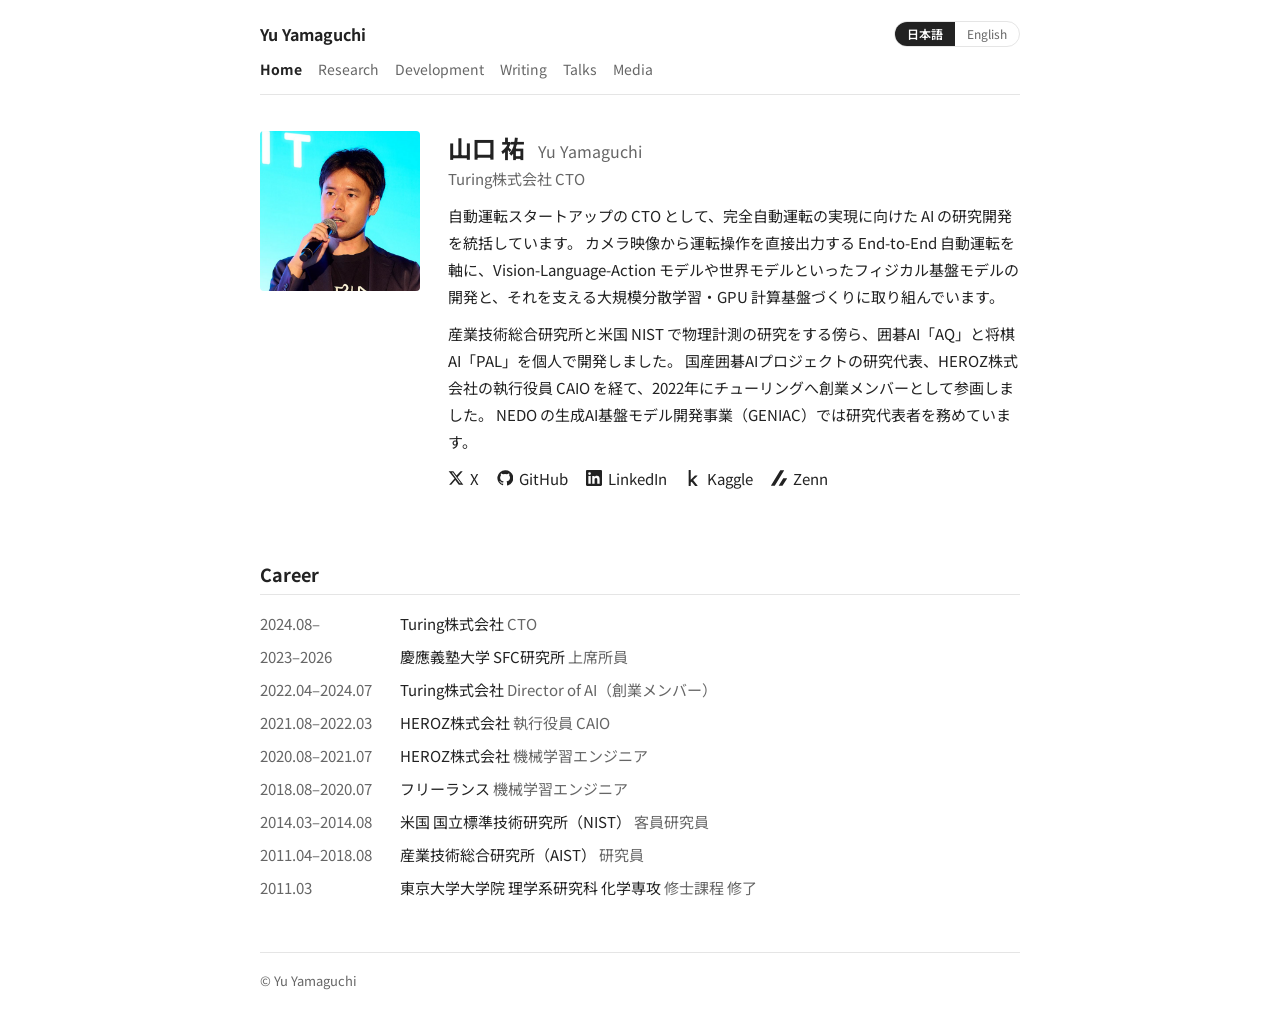
==== index.html @ b76d41b4 "Update site from private source (987f61e)" ====
<!doctype html>
<html lang="ja">
<head>
  <meta charset="utf-8">
  <meta name="viewport" content="width=device-width, initial-scale=1">
  <title>Yu Yamaguchi | 山口 祐</title>
  <meta name="description" content="山口 祐（Yu Yamaguchi）の個人ページ。自動運転AI、基盤モデル、強化学習、ゲームAI。">
  <meta property="og:title" content="Yu Yamaguchi | 山口 祐">
  <meta property="og:image" content="assets/images/web/turing-official/turipo-cto-profile-stage.png">
  <meta name="twitter:card" content="summary">
  <link rel="icon" href="favicon.svg" type="image/svg+xml">
  <link rel="icon" href="favicon-32.png" type="image/png" sizes="32x32">
  <link rel="apple-touch-icon" href="apple-touch-icon.png">
  <link rel="preconnect" href="https://fonts.googleapis.com">
  <link rel="preconnect" href="https://fonts.gstatic.com" crossorigin>
  <link href="https://fonts.googleapis.com/css2?family=Noto+Sans+JP:wght@400;500;700&display=swap" rel="stylesheet">
  <link rel="stylesheet" href="assets/css/style.css?v=">
</head>
<body data-page="index.html">
  <div class="wrap">
    <header class="header" id="site-header"></header>
    <main>
      <section class="intro">
        <img class="photo" src="assets/images/web/turing-official/turipo-cto-profile-stage.png" alt="山口 祐" width="160" height="160">
        <div>
          <h1 data-en="Yu Yamaguchi &lt;span&gt;山口 祐&lt;/span&gt;">山口 祐 <span>Yu Yamaguchi</span></h1>
          <p class="affil" data-en="CTO, Turing Inc.">Turing株式会社 CTO</p>
          <p data-en="As CTO of an autonomous driving startup, I lead AI research and development toward fully autonomous driving. Centered on End-to-End driving, which outputs driving controls directly from camera images, I work on physical foundation models such as Vision-Language-Action models and world models, as well as the large-scale distributed training and GPU infrastructure behind them.">
            自動運転スタートアップの CTO として、完全自動運転の実現に向けた AI の研究開発を統括しています。
            カメラ映像から運転操作を直接出力する End-to-End 自動運転を軸に、Vision-Language-Action モデルや世界モデルといったフィジカル基盤モデルの開発と、それを支える大規模分散学習・GPU 計算基盤づくりに取り組んでいます。
          </p>
          <p data-en="While researching physical measurement at AIST and the U.S. NIST, I independently developed the Go AI “AQ” and the Shogi AI “PAL”. After leading a Japanese Go AI project and serving as Executive Officer and CAIO at HEROZ, Inc., I joined Turing as a founding member in 2022. I serve as principal investigator for NEDO&#x27;s generative AI foundation model program (GENIAC).">
            産業技術総合研究所と米国 NIST で物理計測の研究をする傍ら、囲碁AI「AQ」と将棋AI「PAL」を個人で開発しました。
            国産囲碁AIプロジェクトの研究代表、HEROZ株式会社の執行役員 CAIO を経て、2022年にチューリングへ創業メンバーとして参画しました。
            NEDO の生成AI基盤モデル開発事業（GENIAC）では研究代表者を務めています。
          </p>
          <p class="profile-links" id="profile-links"></p>
        </div>
      </section>

      <section>
        <h2>Career</h2>
        <ul class="list" id="career-list"></ul>
      </section>
    </main>
    <footer class="footer" id="site-footer"></footer>
  </div>
  <script src="assets/js/i18n.js?v=202610161321"></script>
  <script src="assets/js/data.js?v="></script>
  <script src="assets/js/main.js?v="></script>
</body>
</html>
---- assets/css/style.css ----
:root {
  --text: #222;
  --sub: #666;
  --line: #e5e5e5;
  --link: #1a5fb4;
}

* { box-sizing: border-box; }
html { -webkit-text-size-adjust: 100%; }
body {
  margin: 0;
  background: #fff;
  color: var(--text);
  font-family: -apple-system, BlinkMacSystemFont, "Helvetica Neue", "Noto Sans JP", "Hiragino Sans", "Hiragino Kaku Gothic ProN", Meiryo, sans-serif;
  font-size: 15px;
  line-height: 1.8;
}
a { color: var(--link); text-decoration: none; }
a:hover { text-decoration: underline; }

.wrap { max-width: 800px; margin: 0 auto; padding: 0 20px; }

/* header */
.header {
  display: flex; flex-wrap: wrap; align-items: baseline; justify-content: space-between; gap: 4px 24px;
  padding: 20px 0 12px; border-bottom: 1px solid var(--line);
}
.site-name { color: var(--text); font-weight: 700; font-size: 16px; }
.site-name:hover { text-decoration: none; }
.nav { display: flex; flex-wrap: wrap; gap: 4px 16px; font-size: 14px; }
.nav a { color: var(--sub); }
.nav a:hover, .nav a.active { color: var(--text); }
.nav a.active { font-weight: 700; }

/* intro */
.intro { display: flex; gap: 28px; align-items: flex-start; padding: 36px 0 8px; }
.photo { width: 160px; height: 160px; object-fit: cover; border-radius: 4px; flex-shrink: 0; }
h1 { font-size: 24px; font-weight: 700; margin: 0; line-height: 1.4; }
h1 span { font-size: 16px; font-weight: 400; color: var(--sub); margin-left: 8px; }
.affil { margin: 2px 0 12px; color: var(--sub); }
.intro p { margin: 0 0 10px; }
.profile-links { display: flex; flex-wrap: wrap; gap: 6px 18px; margin-top: 14px; }
.profile-links a { display: inline-flex; align-items: center; gap: 6px; color: var(--text); white-space: nowrap; }
.profile-links a:hover { color: var(--link); text-decoration: none; }
.profile-links svg { flex-shrink: 0; }

.page-title { font-size: 24px; margin: 36px 0 4px; }

/* sections */
section { padding-top: 12px; }
h2 {
  font-size: 18px; font-weight: 700; margin: 36px 0 12px; padding-bottom: 4px;
  border-bottom: 1px solid var(--line);
}
h3 { font-size: 15px; font-weight: 700; margin: 24px 0 8px; }
.h-note { font-weight: 400; color: var(--sub); font-size: 13px; margin-left: 8px; }
.note { color: var(--sub); margin: 0 0 8px; }

/* lists: date | content */
.list { list-style: none; margin: 0; padding: 0; }
.list li { display: grid; grid-template-columns: 124px 1fr; gap: 16px; padding: 3px 0; }
.list .date { color: var(--sub); font-variant-numeric: tabular-nums; white-space: nowrap; }
.list .sub { color: var(--sub); }
.list .tag { color: var(--sub); font-size: 13px; }
.list--plain li { display: block; padding: 6px 0; }
.list--plain .desc { color: var(--sub); }
.list--research li { padding: 8px 0; }
.list--repos li { display: block; padding: 6px 0; }
.repo-name { display: inline-flex; align-items: center; gap: 6px; font-weight: 600; font-family: ui-monospace, SFMono-Regular, Menlo, monospace; font-size: 14px; }
.r-title { font-weight: 500; }
.r-desc { font-size: 14px; margin-top: 2px; }
.lead { margin: 0 0 8px; font-size: 16px; }
.bullets { margin: 0; padding-left: 1.3em; }
.bullets li { padding: 3px 0; }
.small { font-size: 13px; }
.topic + .topic { margin-top: 16px; }
.topic h3 { margin: 20px 0 4px; }
.topic p { margin: 0 0 8px; }
.topic b { font-weight: 700; }
.list--pubs li { display: block; padding: 6px 0; }
.list--pubs .title { font-weight: 500; }
.list--pubs .authors { color: var(--sub); font-size: 14px; }
.list--pubs .venue { font-style: italic; }

.footer { margin: 48px 0 0; padding: 16px 0 32px; border-top: 1px solid var(--line); color: var(--sub); font-size: 13px; }

@media (max-width: 600px) {
  body { font-size: 14px; }
  .intro { flex-direction: column; gap: 16px; padding-top: 24px; }
  .photo { width: 120px; height: 120px; }
  .list li { grid-template-columns: 1fr; gap: 0; padding: 6px 0; }
}

.page-photo { margin: 12px 0 8px; }
.page-photo img { display: block; width: 100%; height: 240px; object-fit: cover; border-radius: 4px; }
@media (max-width: 600px) { .page-photo img { height: 170px; } }
.page-photo figcaption { margin-top: 4px; font-size: 12px; color: var(--sub); }
.page-photo--figure img { height: auto; object-fit: contain; border: 1px solid var(--line); background: #fff; }
.page-photo--natural img { width: auto; max-width: 100%; height: 300px; }
.page-photo .credit { margin-top: 2px; font-size: 10px; color: #b0b0b0; text-align: right; }
.page-photo .credit a { color: inherit; }

/* header: 1行目に名前と言語切り替え、2行目にタブ */
.header { display: block; }
.header-top { display: flex; align-items: center; justify-content: space-between; gap: 12px; margin-bottom: 8px; }
.lang-switch { display: inline-flex; border: 1px solid var(--line); border-radius: 999px; overflow: hidden; font-size: 12px; line-height: 1; }
.lang-btn { padding: 6px 12px; color: var(--sub); }
.lang-btn:hover { color: var(--text); background: #f5f5f5; text-decoration: none; }
.lang-btn.is-active { background: var(--text); color: #fff; font-weight: 600; }
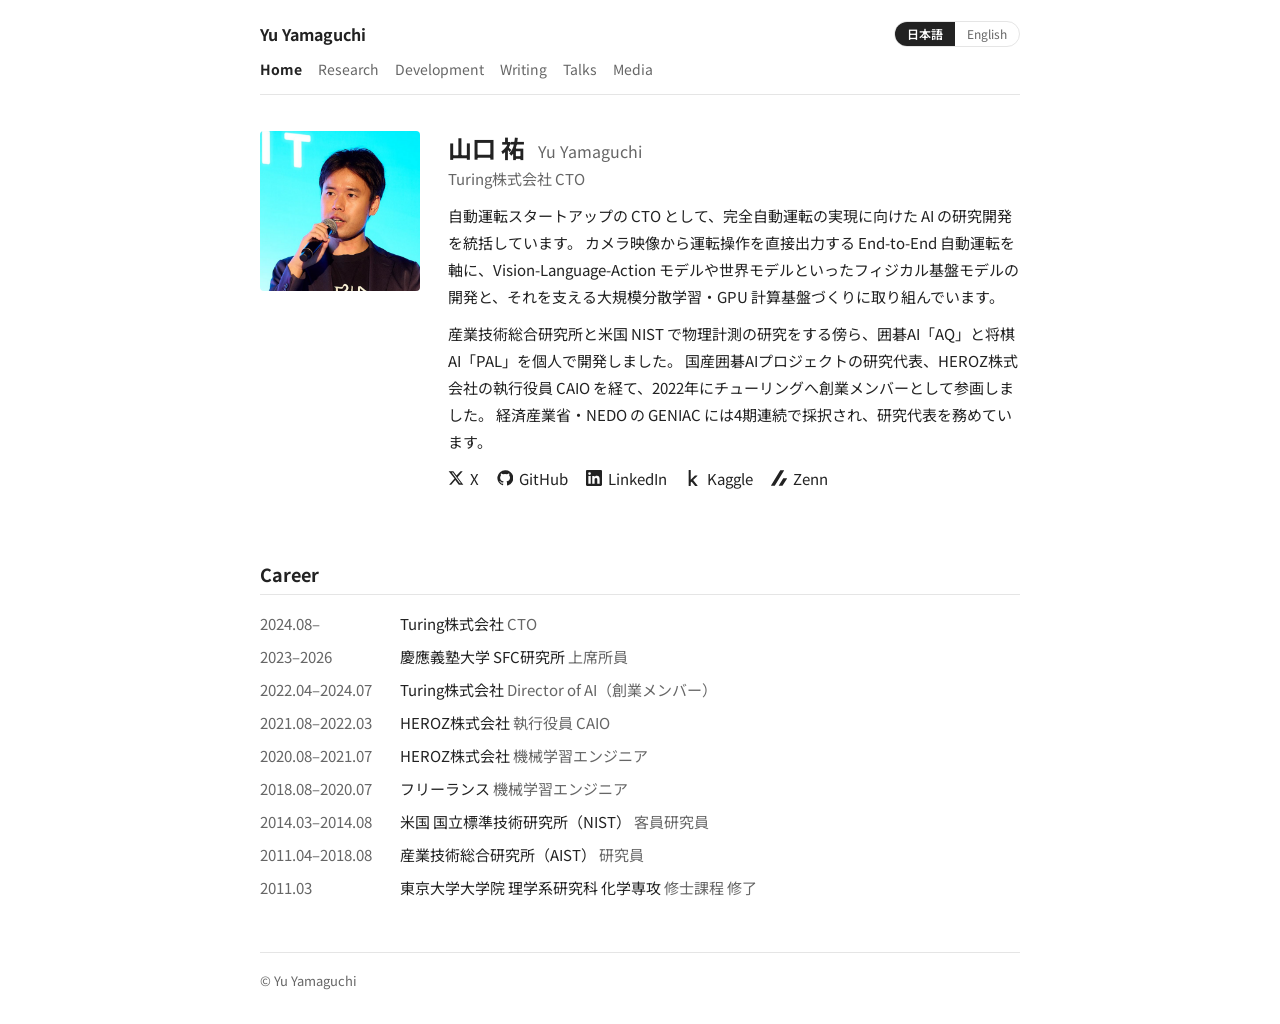
==== commit 4c32c5b1: "Update site from private source (889e5fa)" ====
--- a/index.html
+++ b/index.html
@@ -8,9 +8,9 @@
   <meta property="og:title" content="Yu Yamaguchi | 山口 祐">
   <meta property="og:image" content="assets/images/web/turing-official/turipo-cto-profile-stage.png">
   <meta name="twitter:card" content="summary">
-  <link rel="icon" href="favicon.svg" type="image/svg+xml">
-  <link rel="icon" href="favicon-32.png" type="image/png" sizes="32x32">
-  <link rel="apple-touch-icon" href="apple-touch-icon.png">
+  <link rel="icon" href="favicon.svg?v=202610211038" type="image/svg+xml">
+  <link rel="icon" href="favicon-32.png?v=202610211038" type="image/png" sizes="32x32">
+  <link rel="apple-touch-icon" href="apple-touch-icon.png?v=202610211038">
   <link rel="preconnect" href="https://fonts.googleapis.com">
   <link rel="preconnect" href="https://fonts.gstatic.com" crossorigin>
   <link href="https://fonts.googleapis.com/css2?family=Noto+Sans+JP:wght@400;500;700&display=swap" rel="stylesheet">
@@ -29,10 +29,10 @@
             自動運転スタートアップの CTO として、完全自動運転の実現に向けた AI の研究開発を統括しています。
             カメラ映像から運転操作を直接出力する End-to-End 自動運転を軸に、Vision-Language-Action モデルや世界モデルといったフィジカル基盤モデルの開発と、それを支える大規模分散学習・GPU 計算基盤づくりに取り組んでいます。
           </p>
-          <p data-en="While researching physical measurement at AIST and the U.S. NIST, I independently developed the Go AI “AQ” and the Shogi AI “PAL”. After leading a Japanese Go AI project and serving as Executive Officer and CAIO at HEROZ, Inc., I joined Turing as a founding member in 2022. I serve as principal investigator for NEDO&#x27;s generative AI foundation model program (GENIAC).">
+          <p data-en="While researching physical measurement at AIST and the U.S. NIST, I independently developed the Go AI “AQ” and the Shogi AI “PAL”. After leading a Japanese Go AI project and serving as Executive Officer and CAIO at HEROZ, Inc., I joined Turing as a founding member in 2022. Our projects have been selected for four consecutive rounds of GENIAC, the generative AI program of METI and NEDO, where I serve as principal investigator.">
             産業技術総合研究所と米国 NIST で物理計測の研究をする傍ら、囲碁AI「AQ」と将棋AI「PAL」を個人で開発しました。
             国産囲碁AIプロジェクトの研究代表、HEROZ株式会社の執行役員 CAIO を経て、2022年にチューリングへ創業メンバーとして参画しました。
-            NEDO の生成AI基盤モデル開発事業（GENIAC）では研究代表者を務めています。
+            経済産業省・NEDO の GENIAC には4期連続で採択され、研究代表を務めています。
           </p>
           <p class="profile-links" id="profile-links"></p>
         </div>
@@ -45,7 +45,7 @@
     </main>
     <footer class="footer" id="site-footer"></footer>
   </div>
-  <script src="assets/js/i18n.js?v=202610161321"></script>
+  <script src="assets/js/i18n.js?v=202610211038"></script>
   <script src="assets/js/data.js?v="></script>
   <script src="assets/js/main.js?v="></script>
 </body>
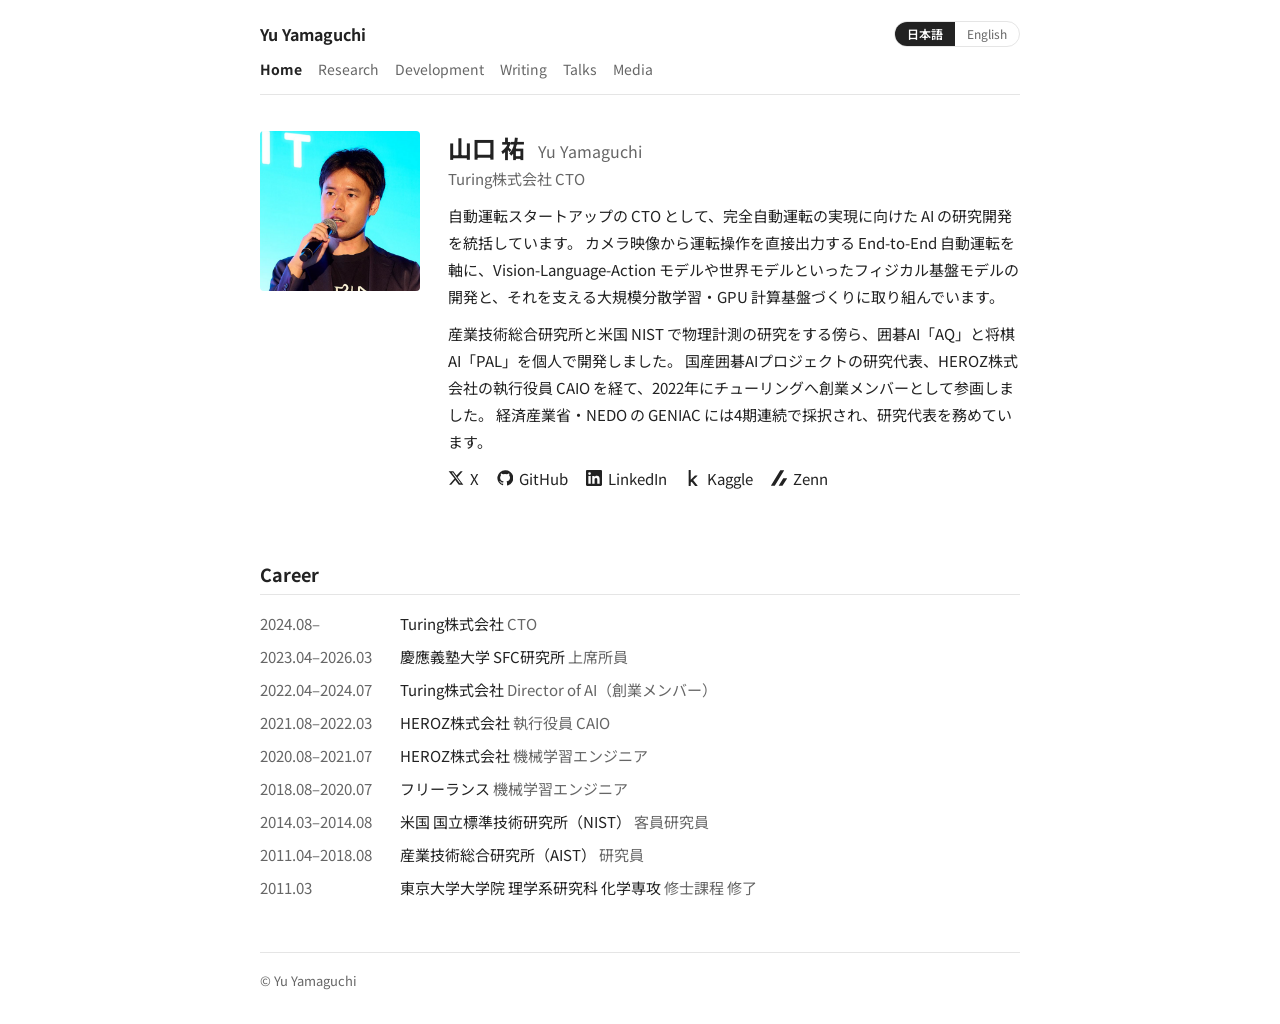
==== commit 9e7ec395: "Update site from private source (514e5f8)" ====
--- a/index.html
+++ b/index.html
@@ -8,9 +8,9 @@
   <meta property="og:title" content="Yu Yamaguchi | 山口 祐">
   <meta property="og:image" content="assets/images/web/turing-official/turipo-cto-profile-stage.png">
   <meta name="twitter:card" content="summary">
-  <link rel="icon" href="favicon.svg?v=202610211038" type="image/svg+xml">
-  <link rel="icon" href="favicon-32.png?v=202610211038" type="image/png" sizes="32x32">
-  <link rel="apple-touch-icon" href="apple-touch-icon.png?v=202610211038">
+  <link rel="icon" href="favicon.svg?v=202610211045" type="image/svg+xml">
+  <link rel="icon" href="favicon-32.png?v=202610211045" type="image/png" sizes="32x32">
+  <link rel="apple-touch-icon" href="apple-touch-icon.png?v=202610211045">
   <link rel="preconnect" href="https://fonts.googleapis.com">
   <link rel="preconnect" href="https://fonts.gstatic.com" crossorigin>
   <link href="https://fonts.googleapis.com/css2?family=Noto+Sans+JP:wght@400;500;700&display=swap" rel="stylesheet">
@@ -45,7 +45,7 @@
     </main>
     <footer class="footer" id="site-footer"></footer>
   </div>
-  <script src="assets/js/i18n.js?v=202610211038"></script>
+  <script src="assets/js/i18n.js?v=202610211045"></script>
   <script src="assets/js/data.js?v="></script>
   <script src="assets/js/main.js?v="></script>
 </body>
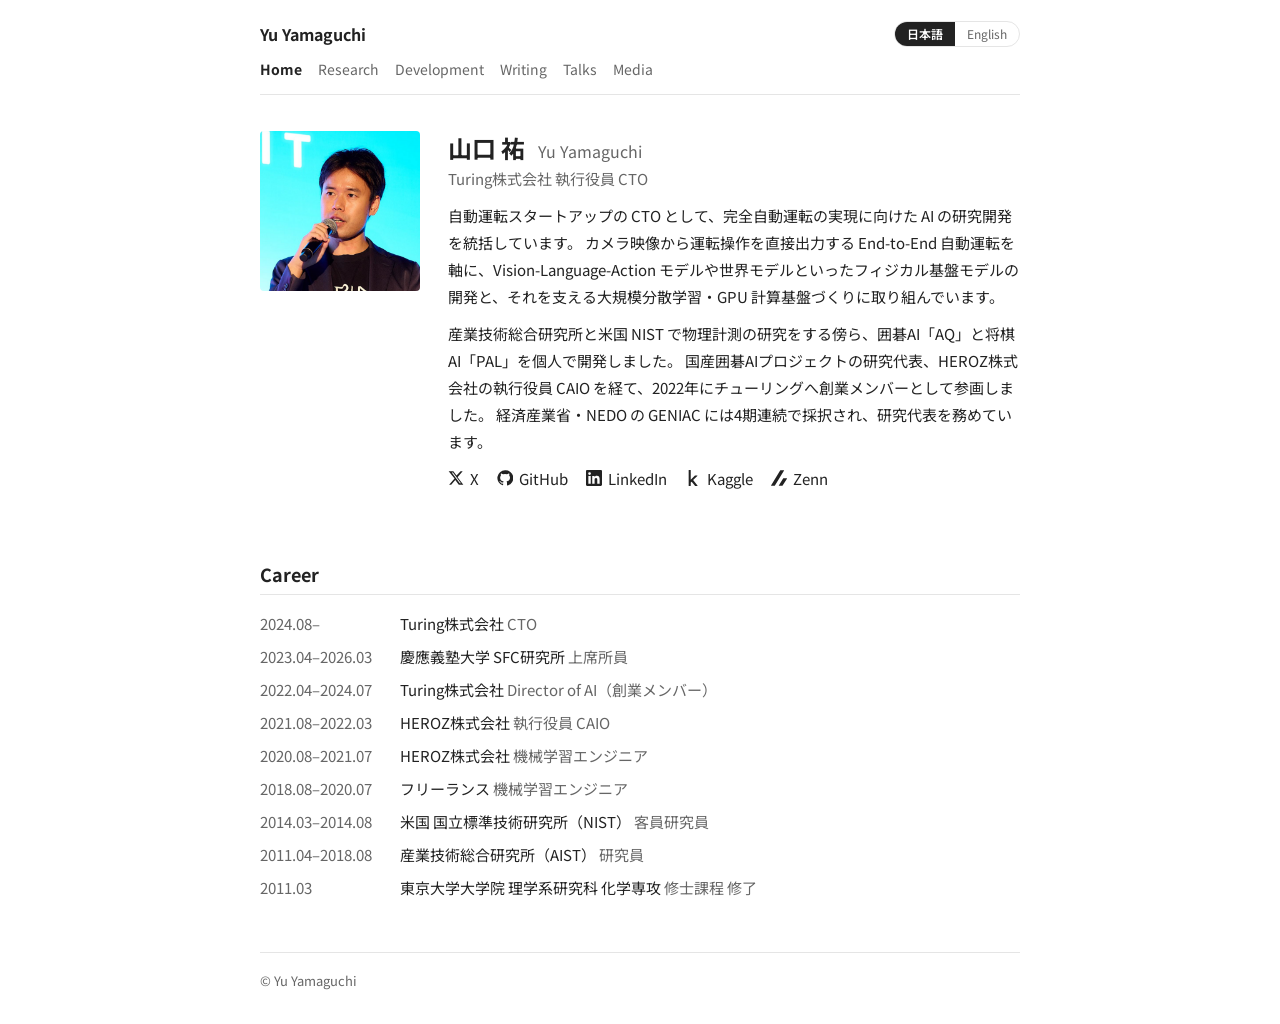
==== commit 24478ce2: "Update site from private source (72dc83b)" ====
--- a/index.html
+++ b/index.html
@@ -8,9 +8,9 @@
   <meta property="og:title" content="Yu Yamaguchi | 山口 祐">
   <meta property="og:image" content="assets/images/web/turing-official/turipo-cto-profile-stage.png">
   <meta name="twitter:card" content="summary">
-  <link rel="icon" href="favicon.svg?v=202610211045" type="image/svg+xml">
-  <link rel="icon" href="favicon-32.png?v=202610211045" type="image/png" sizes="32x32">
-  <link rel="apple-touch-icon" href="apple-touch-icon.png?v=202610211045">
+  <link rel="icon" href="favicon.svg?v=202610211047" type="image/svg+xml">
+  <link rel="icon" href="favicon-32.png?v=202610211047" type="image/png" sizes="32x32">
+  <link rel="apple-touch-icon" href="apple-touch-icon.png?v=202610211047">
   <link rel="preconnect" href="https://fonts.googleapis.com">
   <link rel="preconnect" href="https://fonts.gstatic.com" crossorigin>
   <link href="https://fonts.googleapis.com/css2?family=Noto+Sans+JP:wght@400;500;700&display=swap" rel="stylesheet">
@@ -24,7 +24,7 @@
         <img class="photo" src="assets/images/web/turing-official/turipo-cto-profile-stage.png" alt="山口 祐" width="160" height="160">
         <div>
           <h1 data-en="Yu Yamaguchi &lt;span&gt;山口 祐&lt;/span&gt;">山口 祐 <span>Yu Yamaguchi</span></h1>
-          <p class="affil" data-en="CTO, Turing Inc.">Turing株式会社 CTO</p>
+          <p class="affil" data-en="Executive Officer &amp; CTO, Turing Inc.">Turing株式会社 執行役員 CTO</p>
           <p data-en="As CTO of an autonomous driving startup, I lead AI research and development toward fully autonomous driving. Centered on End-to-End driving, which outputs driving controls directly from camera images, I work on physical foundation models such as Vision-Language-Action models and world models, as well as the large-scale distributed training and GPU infrastructure behind them.">
             自動運転スタートアップの CTO として、完全自動運転の実現に向けた AI の研究開発を統括しています。
             カメラ映像から運転操作を直接出力する End-to-End 自動運転を軸に、Vision-Language-Action モデルや世界モデルといったフィジカル基盤モデルの開発と、それを支える大規模分散学習・GPU 計算基盤づくりに取り組んでいます。
@@ -45,7 +45,7 @@
     </main>
     <footer class="footer" id="site-footer"></footer>
   </div>
-  <script src="assets/js/i18n.js?v=202610211045"></script>
+  <script src="assets/js/i18n.js?v=202610211047"></script>
   <script src="assets/js/data.js?v="></script>
   <script src="assets/js/main.js?v="></script>
 </body>
